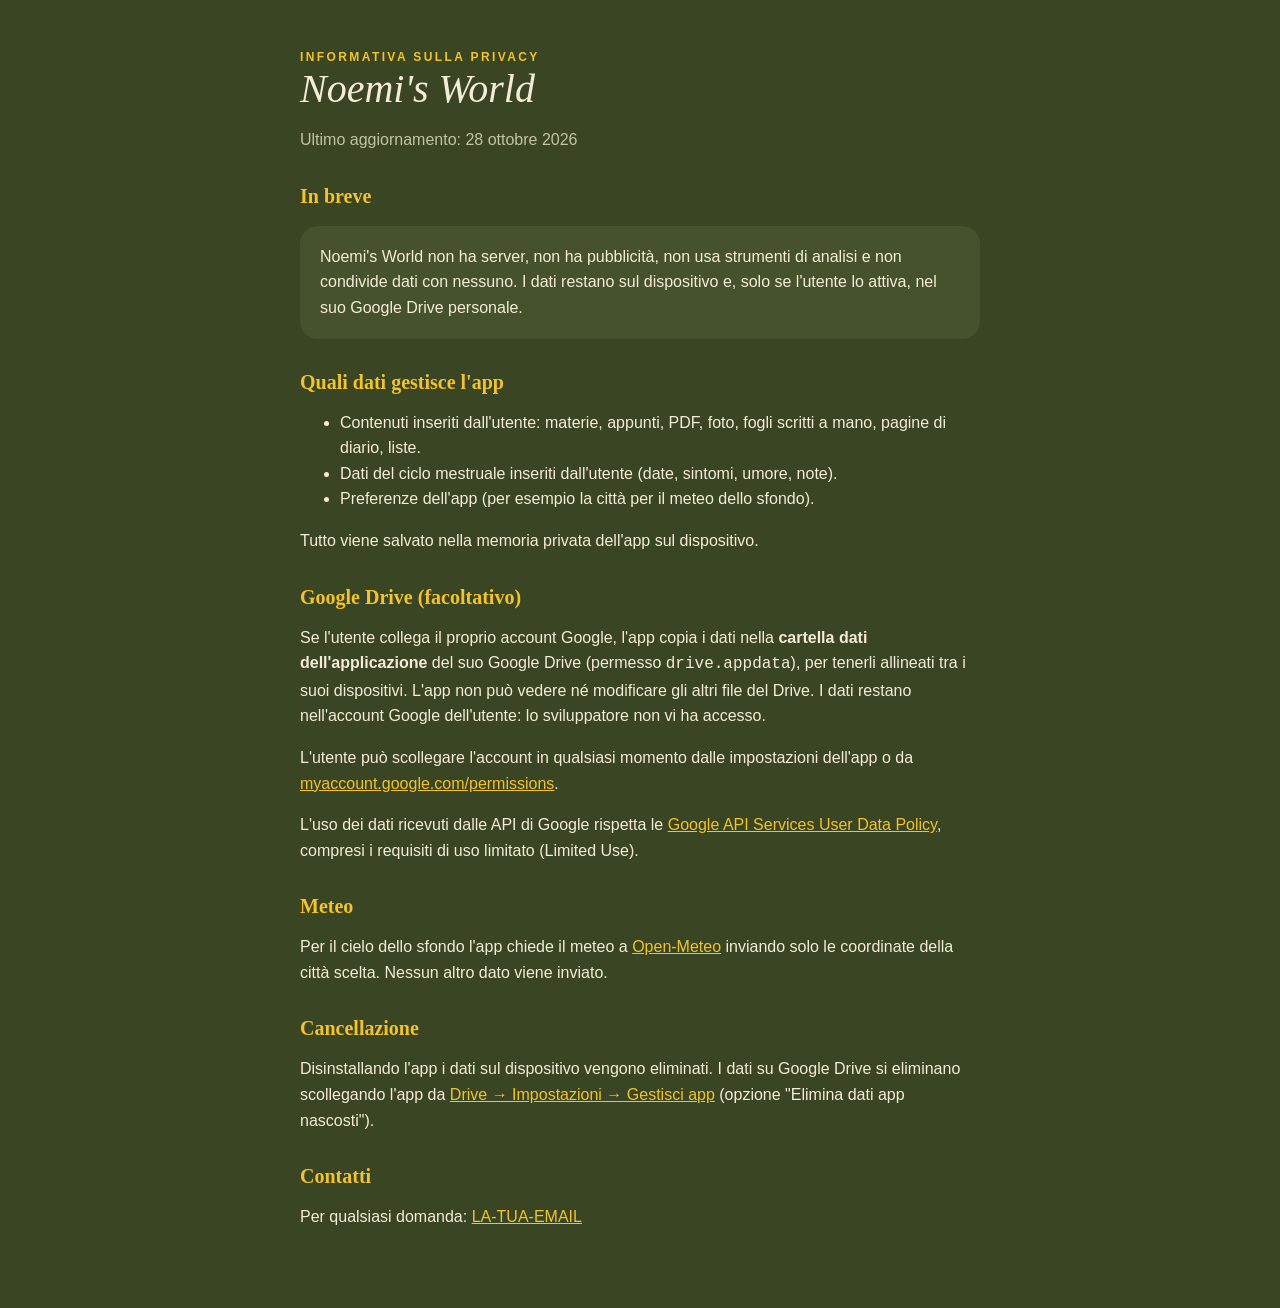
==== privacy.html @ ba75e577 "Add files via upload" ====
<!doctype html>
<html lang="it">
<head>
<meta charset="utf-8">
<meta name="viewport" content="width=device-width, initial-scale=1">
<title>Privacy – Noemi's World</title>
<link rel="stylesheet" href="style.css">
</head>
<body>
<main>
  <div class="kick">Informativa sulla privacy</div>
  <h1>Noemi's World</h1>
  <p class="muted">Ultimo aggiornamento: 28 ottobre 2026</p>

  <h2>In breve</h2>
  <div class="card">
    Noemi's World non ha server, non ha pubblicità, non usa strumenti di analisi e non condivide dati con nessuno.
    I dati restano sul dispositivo e, solo se l'utente lo attiva, nel suo Google Drive personale.
  </div>

  <h2>Quali dati gestisce l'app</h2>
  <ul>
    <li>Contenuti inseriti dall'utente: materie, appunti, PDF, foto, fogli scritti a mano, pagine di diario, liste.</li>
    <li>Dati del ciclo mestruale inseriti dall'utente (date, sintomi, umore, note).</li>
    <li>Preferenze dell'app (per esempio la città per il meteo dello sfondo).</li>
  </ul>
  <p>Tutto viene salvato nella memoria privata dell'app sul dispositivo.</p>

  <h2>Google Drive (facoltativo)</h2>
  <p>Se l'utente collega il proprio account Google, l'app copia i dati nella <b>cartella dati dell'applicazione</b> del suo Google Drive
  (permesso <code>drive.appdata</code>), per tenerli allineati tra i suoi dispositivi. L'app non può vedere né modificare gli altri file del Drive.
  I dati restano nell'account Google dell'utente: lo sviluppatore non vi ha accesso.</p>
  <p>L'utente può scollegare l'account in qualsiasi momento dalle impostazioni dell'app o da
  <a href="https://myaccount.google.com/permissions">myaccount.google.com/permissions</a>.</p>
  <p>L'uso dei dati ricevuti dalle API di Google rispetta le
  <a href="https://developers.google.com/terms/api-services-user-data-policy">Google API Services User Data Policy</a>,
  compresi i requisiti di uso limitato (Limited Use).</p>

  <h2>Meteo</h2>
  <p>Per il cielo dello sfondo l'app chiede il meteo a <a href="https://open-meteo.com">Open-Meteo</a> inviando solo le coordinate della città
  scelta. Nessun altro dato viene inviato.</p>

  <h2>Cancellazione</h2>
  <p>Disinstallando l'app i dati sul dispositivo vengono eliminati. I dati su Google Drive si eliminano scollegando l'app da
  <a href="https://drive.google.com/drive/settings">Drive → Impostazioni → Gestisci app</a> (opzione "Elimina dati app nascosti").</p>

  <h2>Contatti</h2>
  <p>Per qualsiasi domanda: <a href="mailto:LA-TUA-EMAIL">LA-TUA-EMAIL</a></p>
</main>
</body>
</html>
---- style.css ----
:root { --bg:#3A4523; --card:#46522D; --cream:#F4ECD6; --daisy:#F2C230; --muted:#C2C3A6; }
* { box-sizing: border-box; }
body { margin: 0; background: var(--bg); color: var(--cream); font: 16px/1.6 -apple-system, "Segoe UI", Roboto, sans-serif; }
main { max-width: 720px; margin: 0 auto; padding: 48px 20px 64px; }
h1 { font: italic 500 40px/1.1 Georgia, serif; margin: 0 0 6px; }
h2 { font: 600 20px Georgia, serif; color: var(--daisy); margin: 32px 0 8px; }
.kick { color: var(--daisy); font-size: 12px; letter-spacing: 2.4px; text-transform: uppercase; font-weight: 700; }
p, li { color: var(--cream); }
.muted { color: var(--muted); }
.card { background: var(--card); border-radius: 18px; padding: 18px 20px; margin: 18px 0; }
a { color: var(--daisy); }
.daisy { font-size: 44px; }
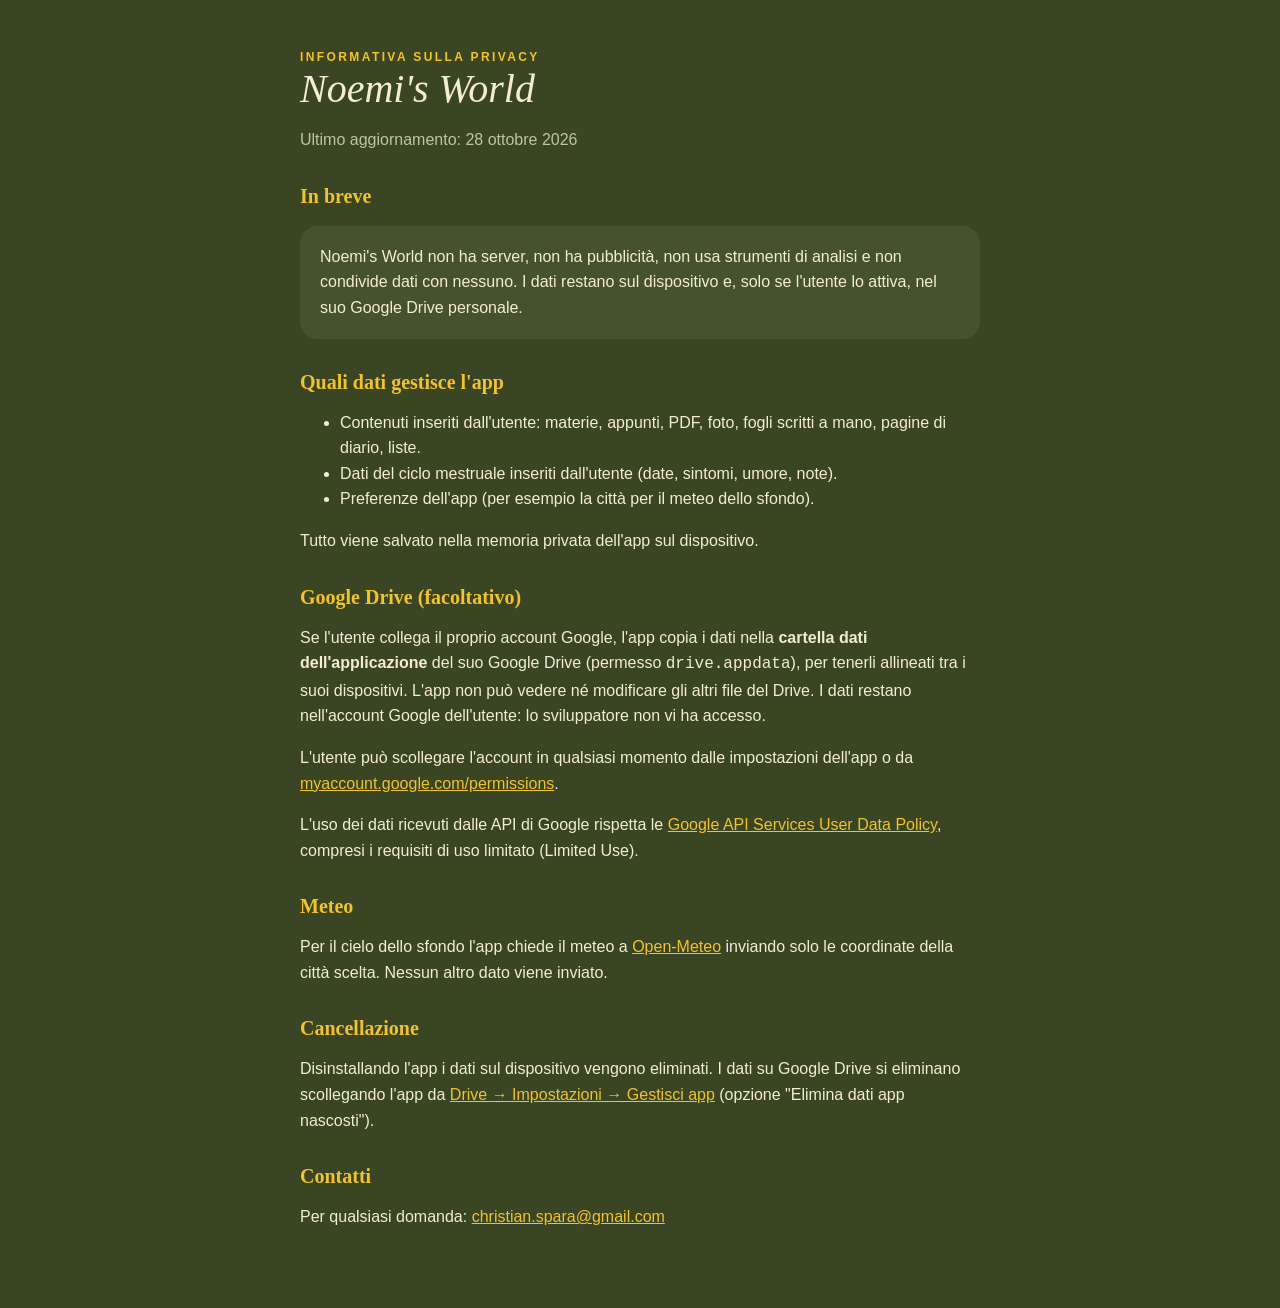
==== commit b589d2b3: "Update contact email in privacy.html" ====
--- a/privacy.html
+++ b/privacy.html
@@ -45,7 +45,7 @@
   <a href="https://drive.google.com/drive/settings">Drive → Impostazioni → Gestisci app</a> (opzione "Elimina dati app nascosti").</p>
 
   <h2>Contatti</h2>
-  <p>Per qualsiasi domanda: <a href="mailto:LA-TUA-EMAIL">LA-TUA-EMAIL</a></p>
+  <p>Per qualsiasi domanda: <a href="mailto:christian.spara@gmail.com">christian.spara@gmail.com</a></p>
 </main>
 </body>
 </html>
